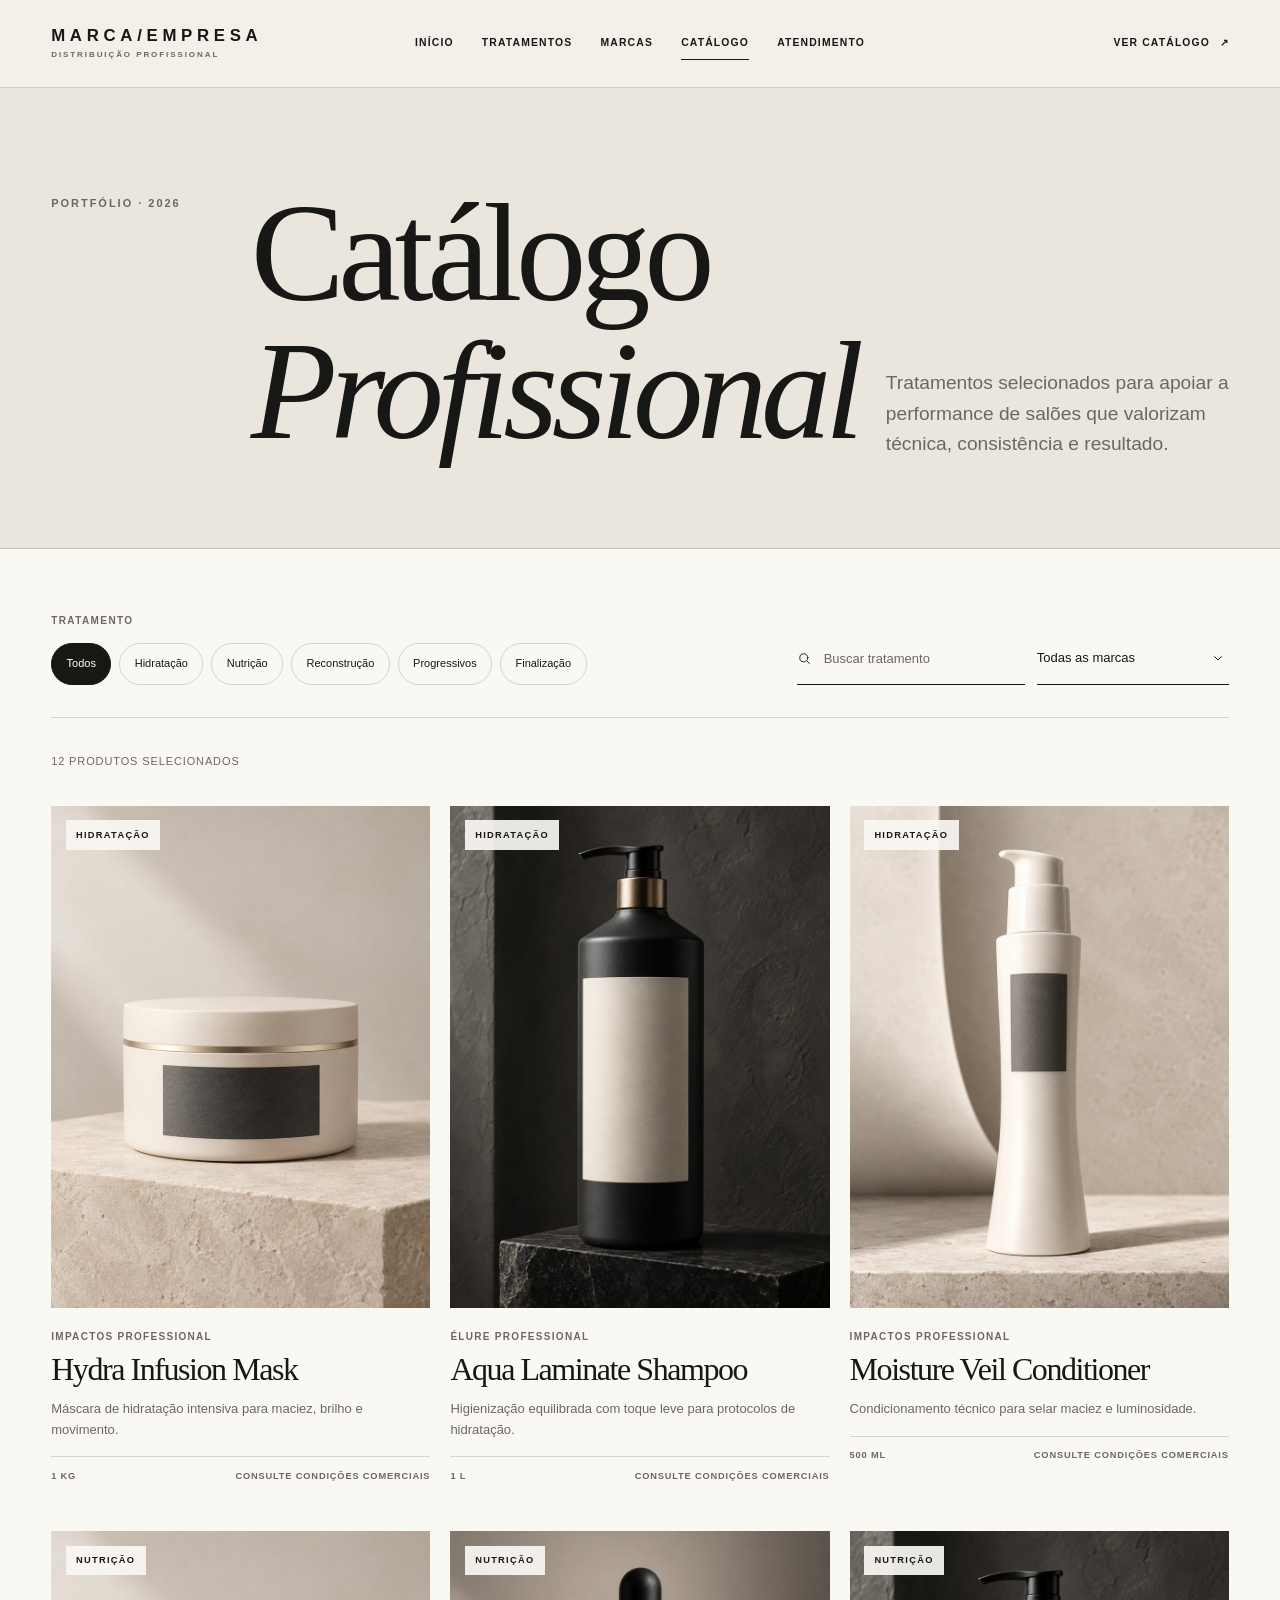
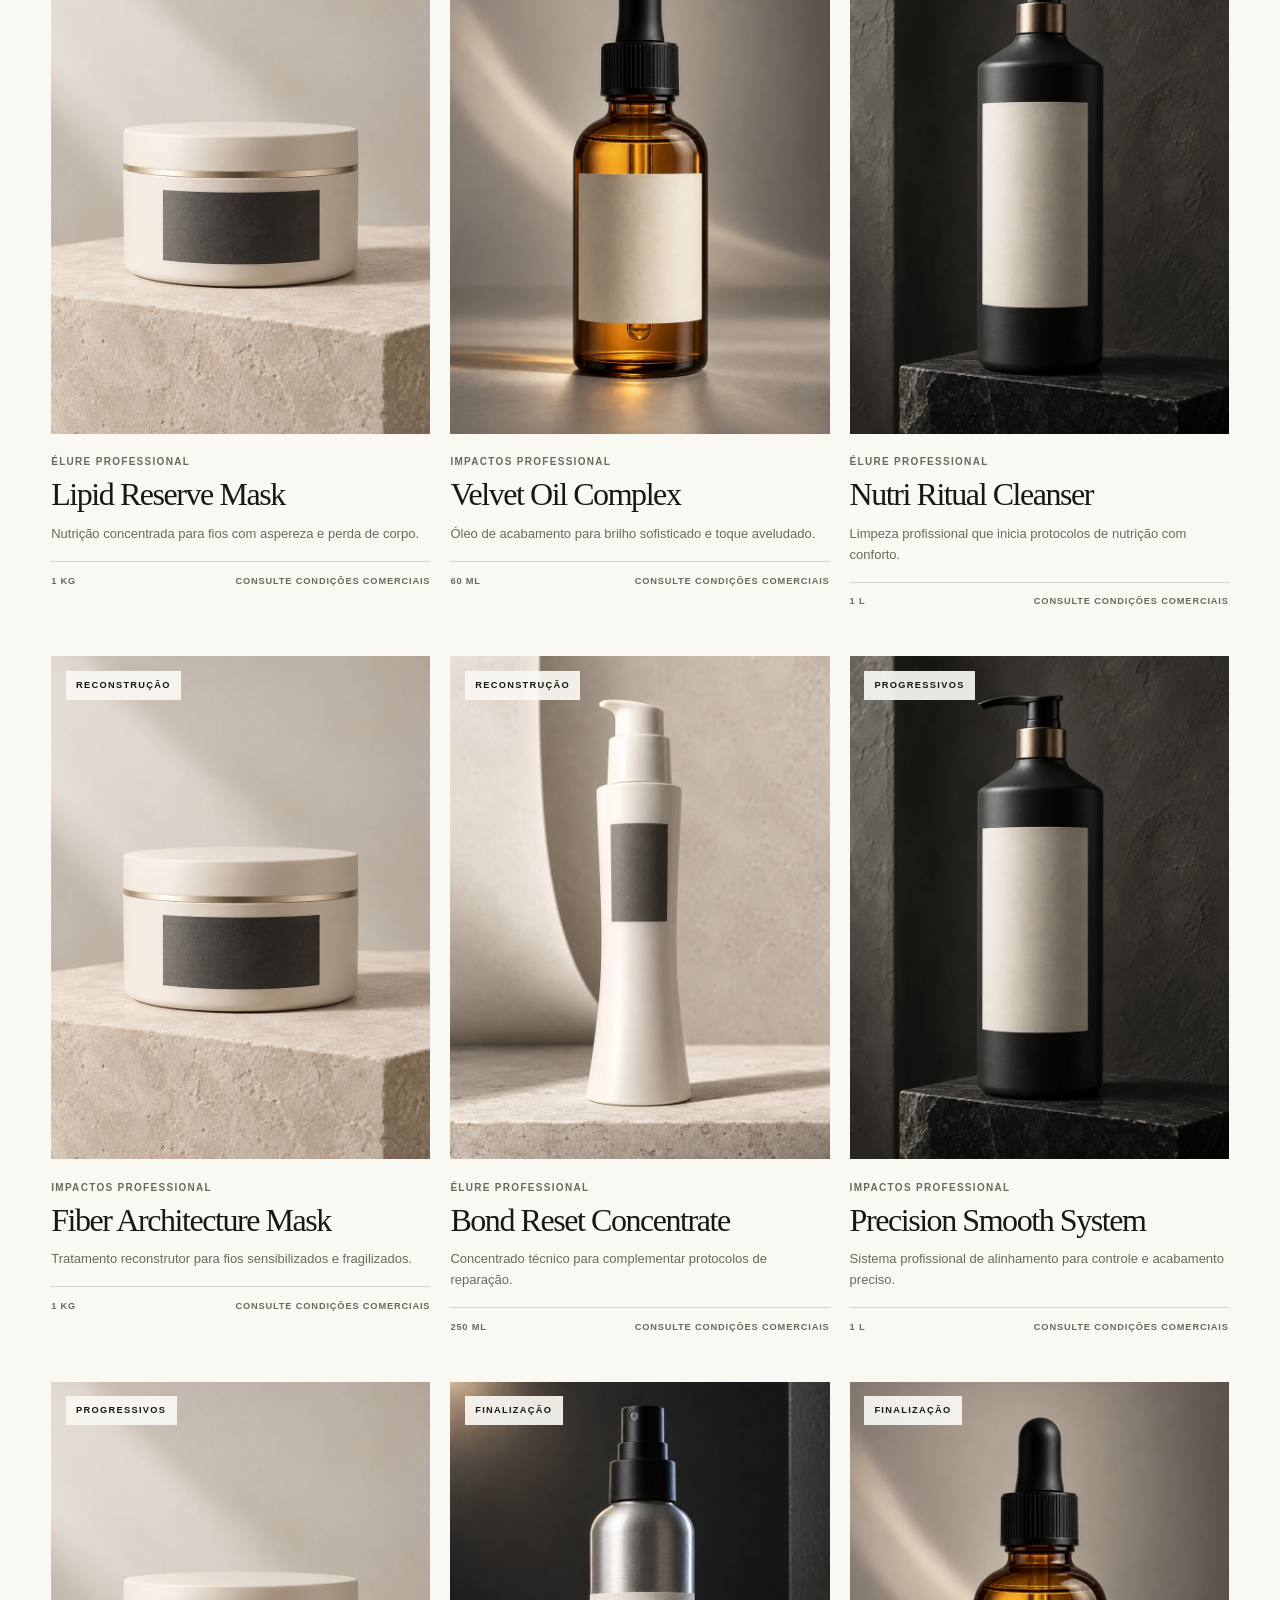
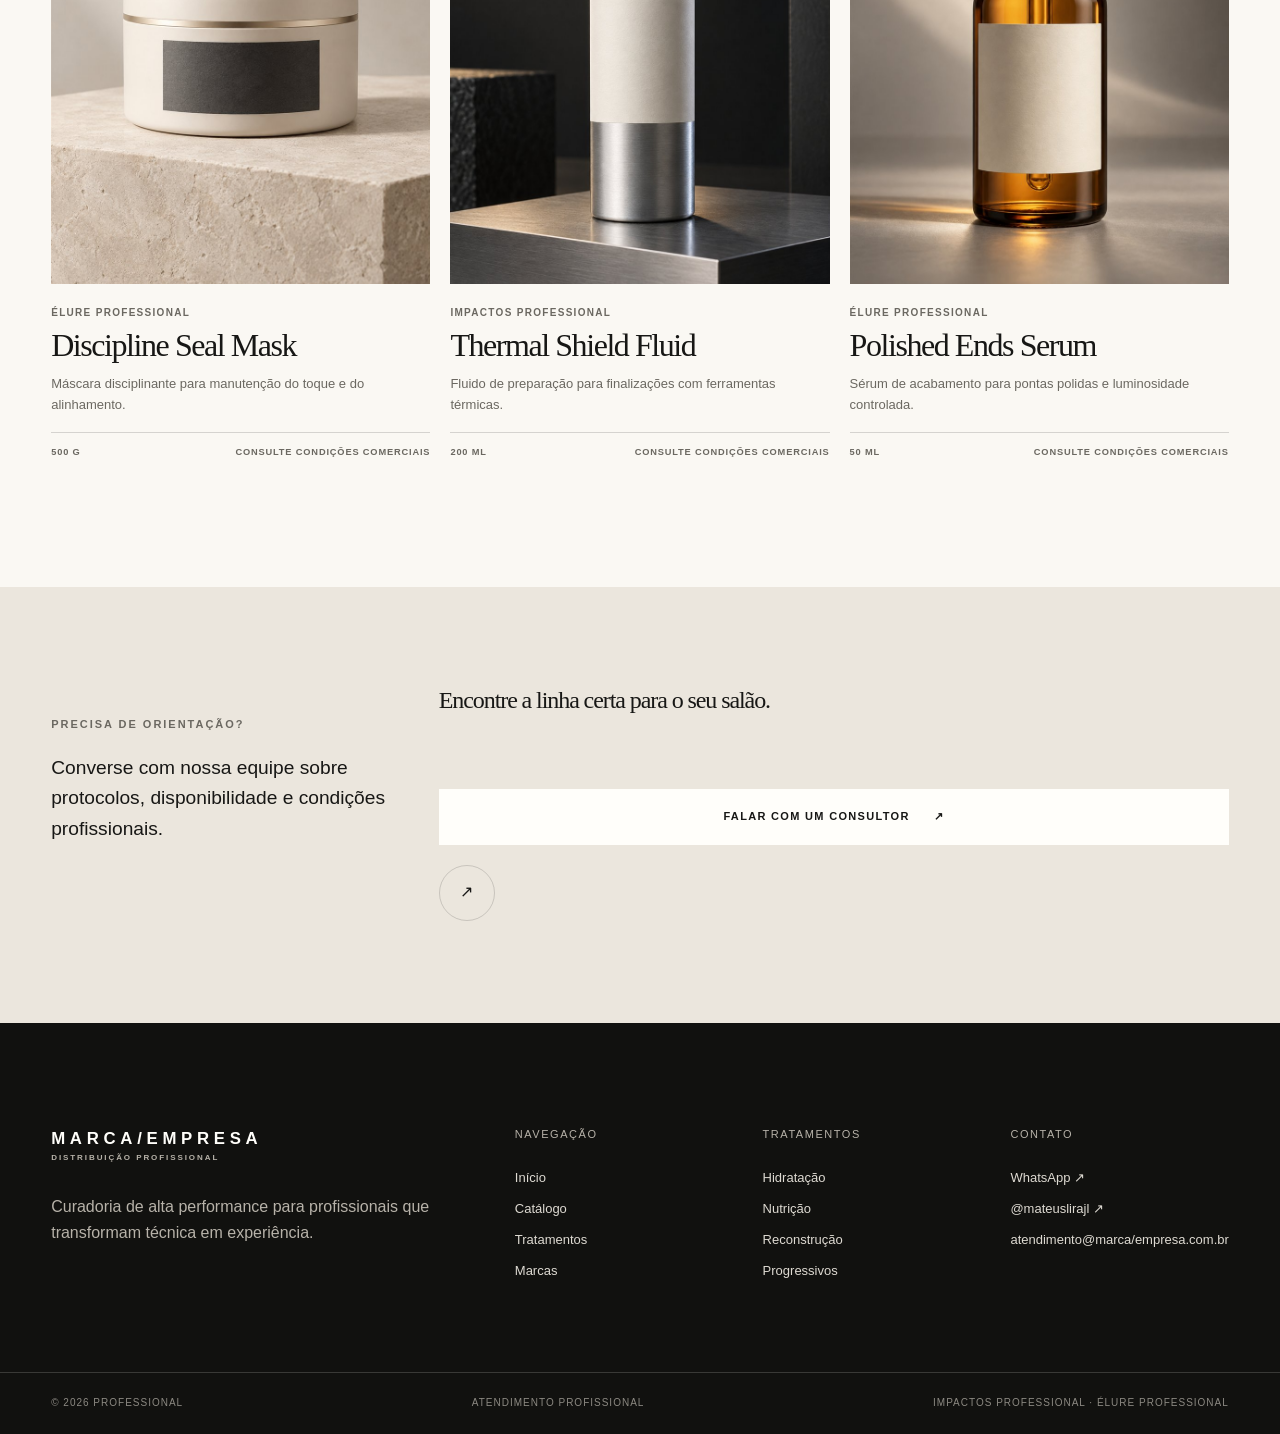
==== catalogo.html @ 64d95f5a "Initial commit" ====
<!doctype html>
<html lang="pt-BR">
  <head>
    <meta charset="utf-8">
    <meta name="viewport" content="width=device-width, initial-scale=1">
    <meta name="description" content="Catálogo profissional de tratamentos capilares para salões de alto padrão.">
    <meta name="theme-color" content="#f4f1eb">
    <title>Catálogo Profissional</title>
    <link rel="icon" href="assets/icons/favicon.svg" type="image/svg+xml">
    <link rel="stylesheet" href="css/tokens.css">
    <link rel="stylesheet" href="css/base.css">
    <link rel="stylesheet" href="css/layout.css">
    <link rel="stylesheet" href="css/components.css">
    <link rel="stylesheet" href="css/catalog.css">
  </head>
  <body data-page="catalog">
    <a class="skip-link" href="#conteudo">Ir para o conteúdo</a>
    <div data-site-header></div>
    <main id="conteudo">
      <header class="internal-hero">
        <div class="container internal-hero__grid">
          <p class="eyebrow">Portfólio · 2026</p>
          <h1>Catálogo<br><em>Profissional</em></h1>
          <p>Tratamentos selecionados para apoiar a performance de salões que valorizam técnica, consistência e resultado.</p>
        </div>
      </header>

      <section class="catalog-section" aria-labelledby="catalog-results-title">
        <div class="container">
          <div class="catalog-toolbar" data-catalog-toolbar>
            <div class="filter-block">
              <span class="filter-label">Tratamento</span>
              <div class="filter-chips" role="group" aria-label="Filtrar por tratamento" data-category-filters></div>
            </div>
            <div class="catalog-controls">
              <label class="search-field">
                <span class="sr-only">Buscar por nome ou função</span>
                <svg aria-hidden="true" viewBox="0 0 24 24"><circle cx="11" cy="11" r="6.5"></circle><path d="m16 16 4 4"></path></svg>
                <input type="search" placeholder="Buscar tratamento" autocomplete="off" data-search-input>
              </label>
              <label class="select-field">
                <span class="sr-only">Filtrar por marca</span>
                <select data-brand-filter>
                  <option value="">Todas as marcas</option>
                </select>
                <svg aria-hidden="true" viewBox="0 0 24 24"><path d="m7 10 5 5 5-5"></path></svg>
              </label>
            </div>
          </div>

          <div class="catalog-summary">
            <h2 id="catalog-results-title" class="sr-only">Produtos do catálogo</h2>
            <p data-result-count aria-live="polite"></p>
            <button class="clear-filters" type="button" data-clear-filters hidden>Limpar filtros</button>
          </div>
          <div class="product-grid catalog-grid" data-catalog-grid aria-live="polite"></div>
          <div class="empty-state" data-empty-state hidden>
            <p class="eyebrow">Nenhum resultado</p>
            <h2>Não encontramos esse tratamento.</h2>
            <p>Revise sua busca ou limpe os filtros para explorar todo o catálogo.</p>
            <button class="button button--dark" type="button" data-empty-clear>Ver todos os produtos</button>
          </div>
        </div>
      </section>

      <section class="catalog-consulting">
        <div class="container catalog-consulting__inner reveal">
          <p class="eyebrow">Precisa de orientação?</p>
          <h2>Encontre a linha certa para o seu salão.</h2>
          <p>Converse com nossa equipe sobre protocolos, disponibilidade e condições profissionais.</p>
          <a class="button button--light" href="#" data-whatsapp-link>Falar com um consultor <span aria-hidden="true">↗</span></a>
        </div>
      </section>
    </main>
    <div data-site-footer></div>
    <script type="module" src="js/catalog.js"></script>
  </body>
</html>
---- css/tokens.css ----
:root {
  --color-ink: #171715;
  --color-ink-soft: #242421;
  --color-paper: #f4f1eb;
  --color-paper-warm: #ebe6dd;
  --color-surface: #faf8f3;
  --color-white: #fffefa;
  --color-line: rgba(23, 23, 21, 0.16);
  --color-line-dark: rgba(255, 254, 250, 0.17);
  --color-muted: #6b6861;
  --color-muted-light: #b7b2a9;
  --color-accent: #aa8d63;

  --font-display: "Iowan Old Style", "Palatino Linotype", Palatino, Baskerville, "Times New Roman", serif;
  --font-body: Inter, "Helvetica Neue", Helvetica, Arial, sans-serif;

  --container-width: 90rem;
  --container-gutter: clamp(1.25rem, 4vw, 4.5rem);
  --header-height: 4.75rem;
  --section-space: clamp(5.5rem, 10vw, 10rem);

  --text-xs: 0.6875rem;
  --text-sm: 0.8125rem;
  --text-base: 1rem;
  --text-lg: clamp(1.0625rem, 1.5vw, 1.25rem);
  --title-sm: clamp(2.35rem, 5.5vw, 4.75rem);
  --title-lg: clamp(3.35rem, 9.2vw, 8.75rem);

  --radius-sm: 0.125rem;
  --radius-md: 0.25rem;
  --shadow-soft: 0 1.5rem 4rem rgba(21, 20, 17, 0.08);
  --ease: cubic-bezier(0.2, 0.7, 0.2, 1);
  --transition: 320ms var(--ease);
}

@media (min-width: 48rem) {
  :root { --header-height: 5.5rem; }
}
---- css/base.css ----
*,
*::before,
*::after {
  box-sizing: border-box;
}

html {
  scroll-behavior: smooth;
  scroll-padding-top: calc(var(--header-height) + 1rem);
}

body {
  margin: 0;
  min-width: 20rem;
  background: var(--color-paper);
  color: var(--color-ink);
  font-family: var(--font-body);
  font-size: var(--text-base);
  line-height: 1.6;
  text-rendering: optimizeLegibility;
  -webkit-font-smoothing: antialiased;
}

body.menu-is-open {
  overflow: hidden;
}

img,
svg {
  display: block;
  max-width: 100%;
}

img {
  height: auto;
}

a {
  color: inherit;
  text-decoration: none;
}

button,
input,
select {
  color: inherit;
  font: inherit;
}

button,
select {
  cursor: pointer;
}

h1,
h2,
h3,
p {
  margin-block-start: 0;
}

h1,
h2,
h3 {
  font-family: var(--font-display);
  font-weight: 400;
  letter-spacing: -0.045em;
  line-height: 0.98;
}

p:last-child {
  margin-bottom: 0;
}

::selection {
  background: var(--color-accent);
  color: var(--color-white);
}

:focus-visible {
  outline: 2px solid var(--color-accent);
  outline-offset: 4px;
}

.skip-link {
  position: fixed;
  z-index: 1000;
  top: 0.75rem;
  left: 0.75rem;
  padding: 0.75rem 1rem;
  background: var(--color-white);
  color: var(--color-ink);
  font-size: var(--text-sm);
  transform: translateY(-160%);
  transition: transform 180ms ease;
}

.skip-link:focus {
  transform: translateY(0);
}

.sr-only {
  position: absolute;
  width: 1px;
  height: 1px;
  padding: 0;
  margin: -1px;
  overflow: hidden;
  clip: rect(0, 0, 0, 0);
  white-space: nowrap;
  border: 0;
}

[hidden] {
  display: none !important;
}

.eyebrow {
  margin-bottom: 1.15rem;
  color: var(--color-muted);
  font-size: var(--text-xs);
  font-weight: 600;
  letter-spacing: 0.18em;
  line-height: 1.4;
  text-transform: uppercase;
}

.button-group {
  display: flex;
  flex-wrap: wrap;
  align-items: center;
  gap: 1.25rem;
}

.button {
  display: inline-flex;
  min-height: 3.5rem;
  align-items: center;
  justify-content: center;
  gap: 1.5rem;
  padding: 0.95rem 1.4rem;
  border: 1px solid transparent;
  background: transparent;
  font-size: var(--text-xs);
  font-weight: 650;
  letter-spacing: 0.12em;
  line-height: 1.2;
  text-transform: uppercase;
  transition: color var(--transition), background var(--transition), border-color var(--transition), transform var(--transition);
}

.button:hover {
  transform: translateY(-2px);
}

.button--light {
  background: var(--color-white);
  color: var(--color-ink);
}

.button--light:hover {
  background: var(--color-accent);
  color: var(--color-white);
}

.button--dark {
  background: var(--color-ink);
  color: var(--color-white);
}

.button--dark:hover {
  background: var(--color-accent);
}

.button--full {
  width: 100%;
}

.text-link {
  display: inline-flex;
  align-items: center;
  gap: 0.6rem;
  padding-block: 0.4rem;
  border-bottom: 1px solid currentColor;
  font-size: var(--text-xs);
  font-weight: 650;
  letter-spacing: 0.12em;
  line-height: 1.4;
  text-transform: uppercase;
  transition: color var(--transition), gap var(--transition);
}

.text-link:hover {
  color: var(--color-accent);
  gap: 0.9rem;
}

.text-link--light {
  color: var(--color-white);
}

.reveal {
  opacity: 0;
  transform: translateY(1.75rem);
  transition: opacity 800ms var(--ease) var(--reveal-delay, 0ms), transform 800ms var(--ease) var(--reveal-delay, 0ms);
}

.reveal.is-visible {
  opacity: 1;
  transform: none;
}

@media (prefers-reduced-motion: reduce) {
  html { scroll-behavior: auto; }
  *,
  *::before,
  *::after {
    scroll-behavior: auto !important;
    animation-duration: 0.01ms !important;
    animation-iteration-count: 1 !important;
    transition-duration: 0.01ms !important;
  }
  .reveal { opacity: 1; transform: none; }
}
---- css/layout.css ----
.container {
  width: min(100%, var(--container-width));
  margin-inline: auto;
  padding-inline: var(--container-gutter);
}

.section {
  padding-block: var(--section-space);
}

.section--warm {
  background: var(--color-paper-warm);
}

.section-heading {
  display: grid;
  gap: 2rem;
  margin-bottom: clamp(3rem, 6vw, 5.5rem);
}

.section-heading h2 {
  max-width: 13ch;
  margin-bottom: 0;
  font-size: var(--title-sm);
}

.section-heading > p,
.section-heading > div + p {
  max-width: 31rem;
  margin-bottom: 0;
  color: var(--color-muted);
  font-size: var(--text-lg);
  line-height: 1.65;
}

.section-heading--inline .text-link {
  align-self: end;
  justify-self: start;
}

.product-grid {
  display: grid;
  grid-template-columns: minmax(0, 1fr);
  gap: 3rem 1.25rem;
}

.internal-hero {
  padding: calc(var(--header-height) + 4.5rem) 0 4rem;
  background: var(--color-paper-warm);
  border-bottom: 1px solid var(--color-line);
}

.internal-hero__grid {
  display: grid;
  gap: 1.75rem;
}

.internal-hero h1 {
  margin: 0;
  font-size: clamp(3.8rem, 12vw, 8.8rem);
}

.internal-hero h1 em {
  font-weight: 400;
}

.internal-hero__grid > p:last-child {
  max-width: 34rem;
  color: var(--color-muted);
  font-size: var(--text-lg);
}

@media (min-width: 40rem) {
  .product-grid { grid-template-columns: repeat(2, minmax(0, 1fr)); }
}

@media (min-width: 64rem) {
  .section-heading {
    grid-template-columns: minmax(0, 1.55fr) minmax(18rem, 0.65fr);
    align-items: end;
  }

  .section-heading--inline {
    grid-template-columns: minmax(0, 1fr) auto;
  }

  .section-heading--inline .text-link {
    justify-self: end;
  }

  .internal-hero {
    padding-top: calc(var(--header-height) + 6rem);
    padding-bottom: 5.5rem;
  }

  .internal-hero__grid {
    grid-template-columns: 0.35fr 1.2fr 0.7fr;
    align-items: end;
  }

  .internal-hero .eyebrow {
    align-self: start;
    padding-top: 0.75rem;
  }
}
---- css/components.css ----
.site-header {
  position: fixed;
  z-index: 100;
  inset: 0 0 auto;
  height: var(--header-height);
  border-bottom: 1px solid var(--color-line);
  background: rgba(244, 241, 235, 0.94);
  backdrop-filter: blur(16px);
  transition: height var(--transition), background var(--transition), color var(--transition), border-color var(--transition);
}

.site-header__inner {
  display: grid;
  width: min(100%, var(--container-width));
  height: 100%;
  margin-inline: auto;
  padding-inline: var(--container-gutter);
  grid-template-columns: 1fr auto;
  align-items: center;
}

.brand {
  position: relative;
  z-index: 2;
  display: inline-flex;
  width: max-content;
  flex-direction: column;
  color: inherit;
  line-height: 1;
}

.brand strong {
  font-size: 1.05rem;
  font-weight: 650;
  letter-spacing: 0.28em;
}

.brand span {
  margin-top: 0.42rem;
  color: var(--color-muted);
  font-size: 0.5rem;
  font-weight: 600;
  letter-spacing: 0.24em;
  text-transform: uppercase;
  transition: color var(--transition);
}

.site-nav,
.header-cta {
  display: none;
}

.menu-toggle {
  position: relative;
  z-index: 2;
  display: grid;
  width: 2.75rem;
  height: 2.75rem;
  padding: 0;
  border: 0;
  background: none;
  place-items: center;
}

.menu-toggle span {
  position: absolute;
  width: 1.5rem;
  height: 1px;
  background: currentColor;
  transition: transform var(--transition), top var(--transition);
}

.menu-toggle span:first-child { top: 1.05rem; }
.menu-toggle span:last-child { top: 1.65rem; }
.menu-open .menu-toggle span:first-child { top: 1.375rem; transform: rotate(45deg); }
.menu-open .menu-toggle span:last-child { top: 1.375rem; transform: rotate(-45deg); }

.mobile-menu {
  position: fixed;
  z-index: 1;
  inset: 0;
  display: flex;
  visibility: hidden;
  min-height: 100dvh;
  padding: calc(var(--header-height) + 3rem) var(--container-gutter) 2rem;
  flex-direction: column;
  justify-content: space-between;
  background: var(--color-ink);
  color: var(--color-white);
  opacity: 0;
  transform: translateY(-1rem);
  transition: opacity var(--transition), transform var(--transition), visibility var(--transition);
}

.menu-open .mobile-menu {
  visibility: visible;
  opacity: 1;
  transform: none;
}

.menu-open {
  color: var(--color-white);
  border-color: var(--color-line-dark);
  background: var(--color-ink);
}

.menu-open .brand span { color: var(--color-muted-light); }

.mobile-menu nav {
  display: flex;
  flex-direction: column;
}

.mobile-menu nav a {
  padding-block: 0.75rem;
  font-family: var(--font-display);
  font-size: clamp(2.5rem, 11vw, 4.5rem);
  letter-spacing: -0.04em;
  line-height: 1;
}

.mobile-menu nav a[aria-current="page"] {
  color: var(--color-accent);
}

.mobile-menu__footer {
  display: flex;
  padding-top: 2rem;
  border-top: 1px solid var(--color-line-dark);
  align-items: center;
  justify-content: space-between;
  gap: 1rem;
  color: var(--color-muted-light);
  font-size: var(--text-xs);
  letter-spacing: 0.08em;
  text-transform: uppercase;
}

.mobile-menu__footer p { margin: 0; }
.mobile-menu__footer a { color: var(--color-white); }

body[data-page="home"] .site-header:not(.is-scrolled):not(.menu-open) {
  color: var(--color-white);
  border-color: var(--color-line-dark);
  background: linear-gradient(to bottom, rgba(15, 15, 14, 0.62), transparent);
  backdrop-filter: none;
}

body[data-page="home"] .site-header:not(.is-scrolled):not(.menu-open) .brand span {
  color: var(--color-muted-light);
}

.site-footer {
  padding-top: clamp(4.5rem, 8vw, 7.5rem);
  background: #11110f;
  color: var(--color-white);
}

.site-footer__top {
  display: grid;
  gap: 3.5rem 2rem;
  padding-bottom: clamp(4rem, 7vw, 6rem);
}

.brand--footer span { color: var(--color-muted-light); }

.site-footer__brand > p {
  max-width: 25rem;
  margin-top: 2rem;
  color: var(--color-muted-light);
}

.site-footer__column {
  display: flex;
  flex-direction: column;
  align-items: flex-start;
  gap: 0.65rem;
}

.site-footer__column p {
  margin-bottom: 0.9rem;
  color: var(--color-muted-light);
  font-size: var(--text-xs);
  letter-spacing: 0.14em;
  text-transform: uppercase;
}

.site-footer__column a {
  color: #dedad2;
  font-size: var(--text-sm);
  transition: color var(--transition);
}

.site-footer__column a:hover { color: var(--color-accent); }

.site-footer__bottom {
  display: flex;
  padding-block: 1.4rem;
  border-top: 1px solid var(--color-line-dark);
  flex-wrap: wrap;
  justify-content: space-between;
  gap: 0.75rem 2rem;
  color: #8c8982;
  font-size: 0.625rem;
  letter-spacing: 0.1em;
  text-transform: uppercase;
}

.product-card {
  min-width: 0;
}

.product-card__image {
  position: relative;
  display: block;
  overflow: hidden;
  aspect-ratio: 4 / 5.3;
  background: #ded9cf;
}

.product-card__image img {
  width: 100%;
  height: 100%;
  object-fit: cover;
  transition: transform 900ms var(--ease), filter 600ms var(--ease);
}

.product-card:hover .product-card__image img {
  transform: scale(1.025);
  filter: saturate(0.92);
}

.product-card__category {
  position: absolute;
  top: 0.9rem;
  left: 0.9rem;
  padding: 0.45rem 0.65rem;
  background: rgba(250, 248, 243, 0.92);
  font-size: 0.58rem;
  font-weight: 650;
  letter-spacing: 0.14em;
  text-transform: uppercase;
}

.product-card__view {
  position: absolute;
  inset: auto 1rem 1rem auto;
  padding: 0.65rem 0.8rem;
  background: var(--color-ink);
  color: var(--color-white);
  font-size: 0.58rem;
  font-weight: 650;
  letter-spacing: 0.12em;
  opacity: 0;
  transform: translateY(0.5rem);
  text-transform: uppercase;
  transition: opacity var(--transition), transform var(--transition);
}

.product-card:hover .product-card__view,
.product-card__image:focus-visible .product-card__view {
  opacity: 1;
  transform: none;
}

.product-card__body {
  padding-top: 1.3rem;
}

.product-card__brand {
  margin-bottom: 0.5rem;
  color: var(--color-muted);
  font-size: 0.625rem;
  font-weight: 650;
  letter-spacing: 0.13em;
  text-transform: uppercase;
}

.product-card h3 {
  margin-bottom: 0.75rem;
  font-size: clamp(1.55rem, 3vw, 2rem);
  line-height: 1.05;
}

.product-card h3 a {
  background-image: linear-gradient(currentColor, currentColor);
  background-position: 0 100%;
  background-repeat: no-repeat;
  background-size: 0 1px;
  transition: background-size var(--transition);
}

.product-card h3 a:hover { background-size: 100% 1px; }

.product-card__description {
  max-width: 29rem;
  margin-bottom: 1rem;
  color: var(--color-muted);
  font-size: var(--text-sm);
  line-height: 1.6;
}

.product-card__meta {
  display: flex;
  padding-top: 0.8rem;
  border-top: 1px solid var(--color-line);
  align-items: flex-start;
  justify-content: space-between;
  gap: 0.75rem;
  color: var(--color-muted);
  font-size: 0.58rem;
  font-weight: 600;
  letter-spacing: 0.09em;
  line-height: 1.4;
  text-transform: uppercase;
}

.product-card__meta span:last-child { text-align: right; }

@media (min-width: 48rem) {
  .site-footer__top {
    grid-template-columns: minmax(16rem, 2fr) repeat(3, 1fr);
  }
}

@media (min-width: 64rem) {
  .site-header__inner {
    grid-template-columns: minmax(13rem, 1fr) auto minmax(13rem, 1fr);
  }

  .site-nav {
    display: flex;
    align-items: center;
    gap: clamp(1.4rem, 2.2vw, 2.5rem);
  }

  .site-nav a,
  .header-cta {
    position: relative;
    font-size: 0.65rem;
    font-weight: 650;
    letter-spacing: 0.11em;
    text-transform: uppercase;
  }

  .site-nav a::after {
    position: absolute;
    right: 0;
    bottom: -0.5rem;
    left: 0;
    height: 1px;
    background: currentColor;
    content: '';
    transform: scaleX(0);
    transform-origin: right;
    transition: transform var(--transition);
  }

  .site-nav a:hover::after,
  .site-nav a[aria-current="page"]::after {
    transform: scaleX(1);
    transform-origin: left;
  }

  .header-cta {
    display: inline-flex;
    justify-self: end;
    align-items: center;
    gap: 0.6rem;
  }

  .menu-toggle,
  .mobile-menu { display: none; }

  .product-grid { grid-template-columns: repeat(3, minmax(0, 1fr)); }
  .product-grid--featured { grid-template-columns: repeat(4, minmax(0, 1fr)); }
  .product-card--compact .product-card__description { min-height: 4.15em; }
}

@media (hover: none) {
  .product-card__view {
    opacity: 1;
    transform: none;
  }
}
---- css/catalog.css ----
.catalog-section {
  min-height: 45rem;
  padding-block: clamp(2.5rem, 5vw, 5rem) var(--section-space);
  background: var(--color-surface);
}

.catalog-toolbar {
  display: grid;
  grid-template-columns: minmax(0, 1fr);
  gap: 2rem;
  padding-bottom: 2rem;
  border-bottom: 1px solid var(--color-line);
}

.filter-block,
.catalog-controls,
.search-field,
.select-field,
.search-field input,
.select-field select {
  min-width: 0;
}

.filter-label {
  display: block;
  margin-bottom: 0.85rem;
  color: var(--color-muted);
  font-size: 0.625rem;
  font-weight: 650;
  letter-spacing: 0.14em;
  text-transform: uppercase;
}

.filter-chips {
  display: flex;
  margin-inline: calc(var(--container-gutter) * -1);
  padding-inline: var(--container-gutter);
  gap: 0.5rem;
  overflow-x: auto;
  scrollbar-width: none;
}

.filter-chips::-webkit-scrollbar { display: none; }

.filter-chip {
  flex: 0 0 auto;
  min-height: 2.65rem;
  padding: 0.65rem 0.9rem;
  border: 1px solid var(--color-line);
  border-radius: 999px;
  background: transparent;
  font-size: var(--text-xs);
  transition: background var(--transition), color var(--transition), border-color var(--transition);
}

.filter-chip:hover,
.filter-chip[aria-pressed="true"] {
  border-color: var(--color-ink);
  background: var(--color-ink);
  color: var(--color-white);
}

.catalog-controls {
  display: grid;
  gap: 0.75rem;
}

.search-field,
.select-field {
  position: relative;
  display: flex;
  height: 3.25rem;
  border-bottom: 1px solid var(--color-ink);
  align-items: center;
}

.search-field svg,
.select-field svg {
  width: 1rem;
  fill: none;
  stroke: currentColor;
  stroke-linecap: round;
  stroke-linejoin: round;
  stroke-width: 1.5;
}

.search-field input,
.select-field select {
  width: 100%;
  height: 100%;
  border: 0;
  outline: 0;
  background: transparent;
  font-size: var(--text-sm);
}

.search-field input { padding: 0 0.75rem; }
.search-field input::placeholder { color: var(--color-muted); opacity: 1; }
.select-field select { padding-right: 2rem; appearance: none; }
.select-field svg { position: absolute; right: 0.2rem; pointer-events: none; }

.catalog-summary {
  display: flex;
  min-height: 5.5rem;
  align-items: center;
  justify-content: space-between;
  gap: 1rem;
}

.catalog-summary p {
  margin: 0;
  color: var(--color-muted);
  font-size: var(--text-xs);
  letter-spacing: 0.08em;
  text-transform: uppercase;
}

.clear-filters {
  padding: 0;
  border: 0;
  border-bottom: 1px solid currentColor;
  background: transparent;
  font-size: var(--text-xs);
}

.catalog-grid { gap-block: clamp(3.5rem, 7vw, 6rem); }

.empty-state {
  max-width: 35rem;
  margin: 4rem auto;
  text-align: center;
}

.empty-state h2 {
  margin-bottom: 1.25rem;
  font-size: clamp(2.3rem, 7vw, 4rem);
}

.empty-state > p:not(.eyebrow) {
  margin-bottom: 2rem;
  color: var(--color-muted);
}

.catalog-consulting {
  padding-block: clamp(4rem, 8vw, 7rem);
  background: var(--color-paper-warm);
}

.catalog-consulting__inner {
  display: grid;
  align-items: end;
  gap: 1.25rem 2rem;
}

.catalog-consulting .eyebrow { margin-bottom: 0; }
.catalog-consulting p:not(.eyebrow) { max-width: 36rem; margin: 0; font-size: var(--text-lg); }
.catalog-consulting::after { content: ''; }

@media (min-width: 48rem) {
  .catalog-controls { grid-template-columns: minmax(14rem, 1fr) minmax(12rem, 0.7fr); }
  .catalog-consulting__inner { grid-template-columns: 0.45fr 1fr; }
  .catalog-consulting__inner::after {
    display: block;
    width: 3.5rem;
    aspect-ratio: 1;
    border: 1px solid var(--color-line);
    border-radius: 50%;
    content: '↗';
    grid-column: 2;
    padding-top: 0.85rem;
    text-align: center;
  }
}

@media (min-width: 64rem) {
  .catalog-toolbar { grid-template-columns: minmax(0, 1.5fr) minmax(27rem, 0.8fr); align-items: end; }
  .filter-chips { margin-inline: 0; padding-inline: 0; }
}
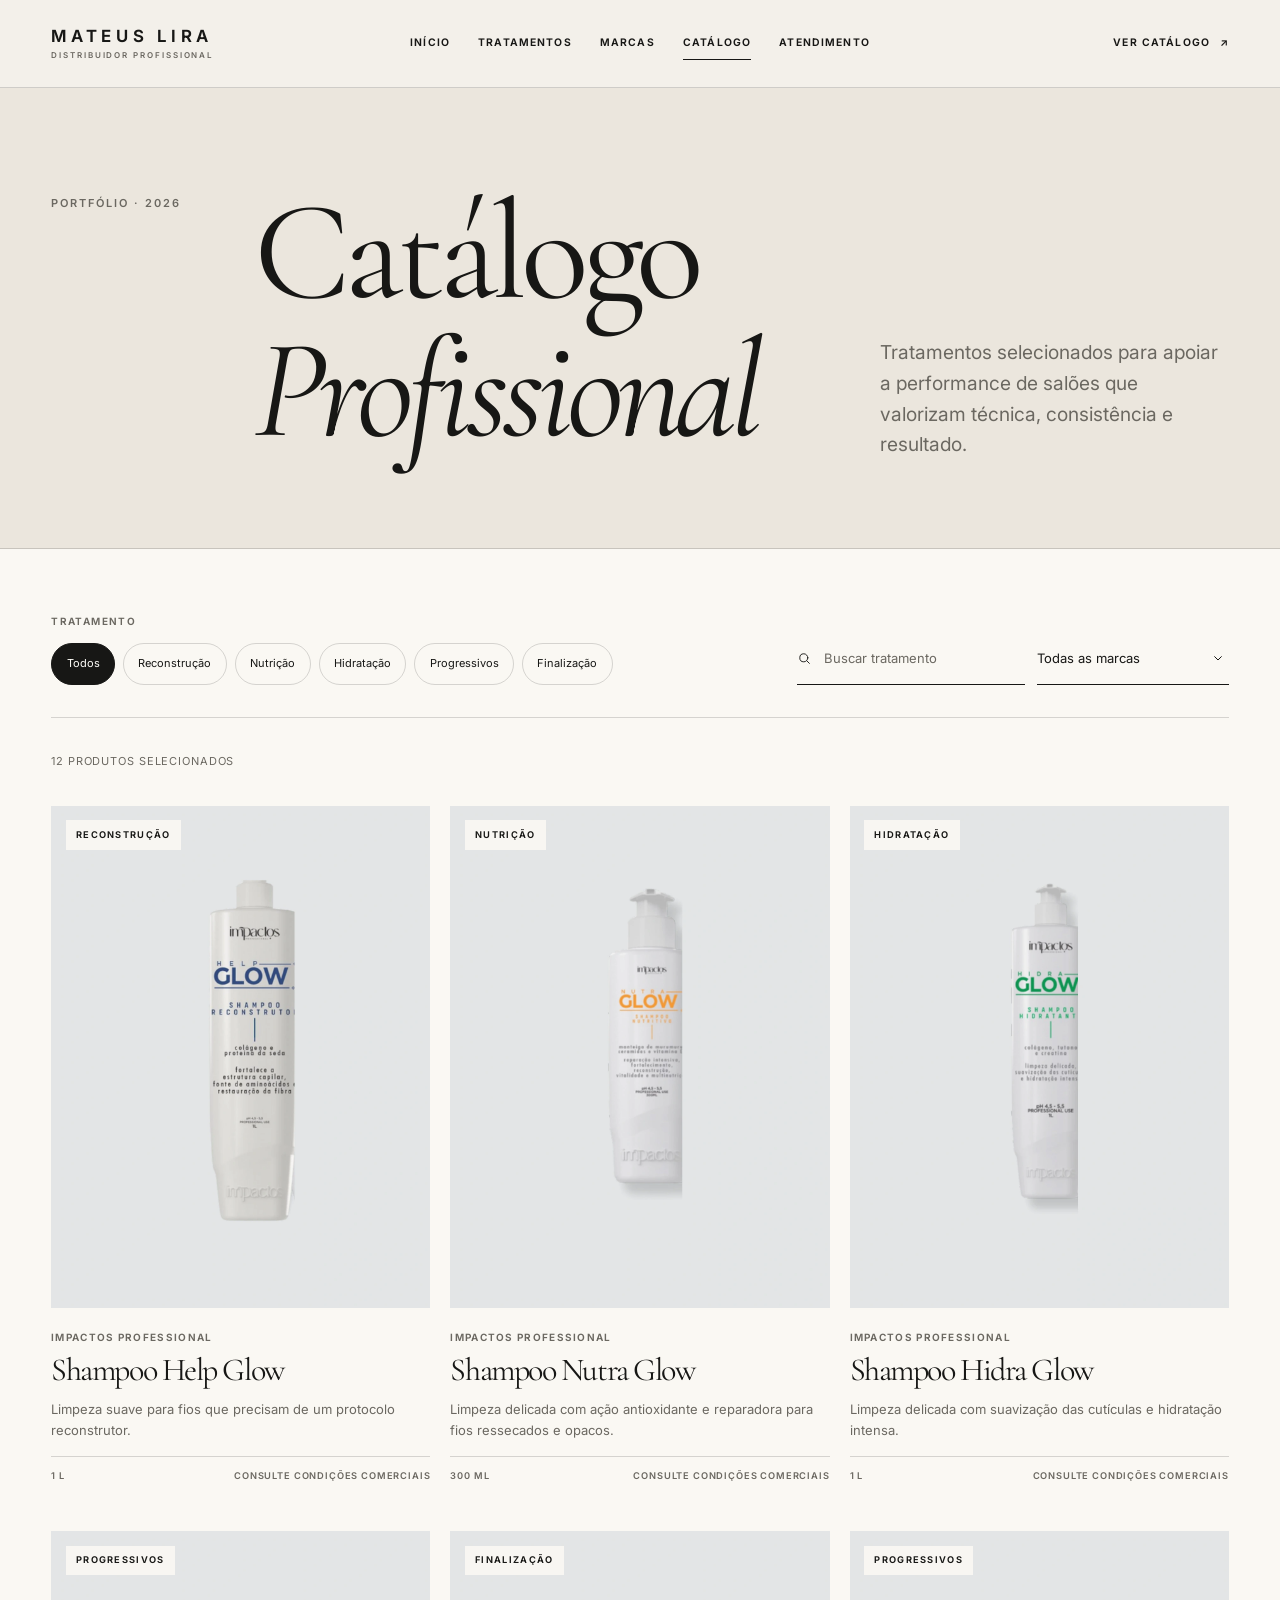
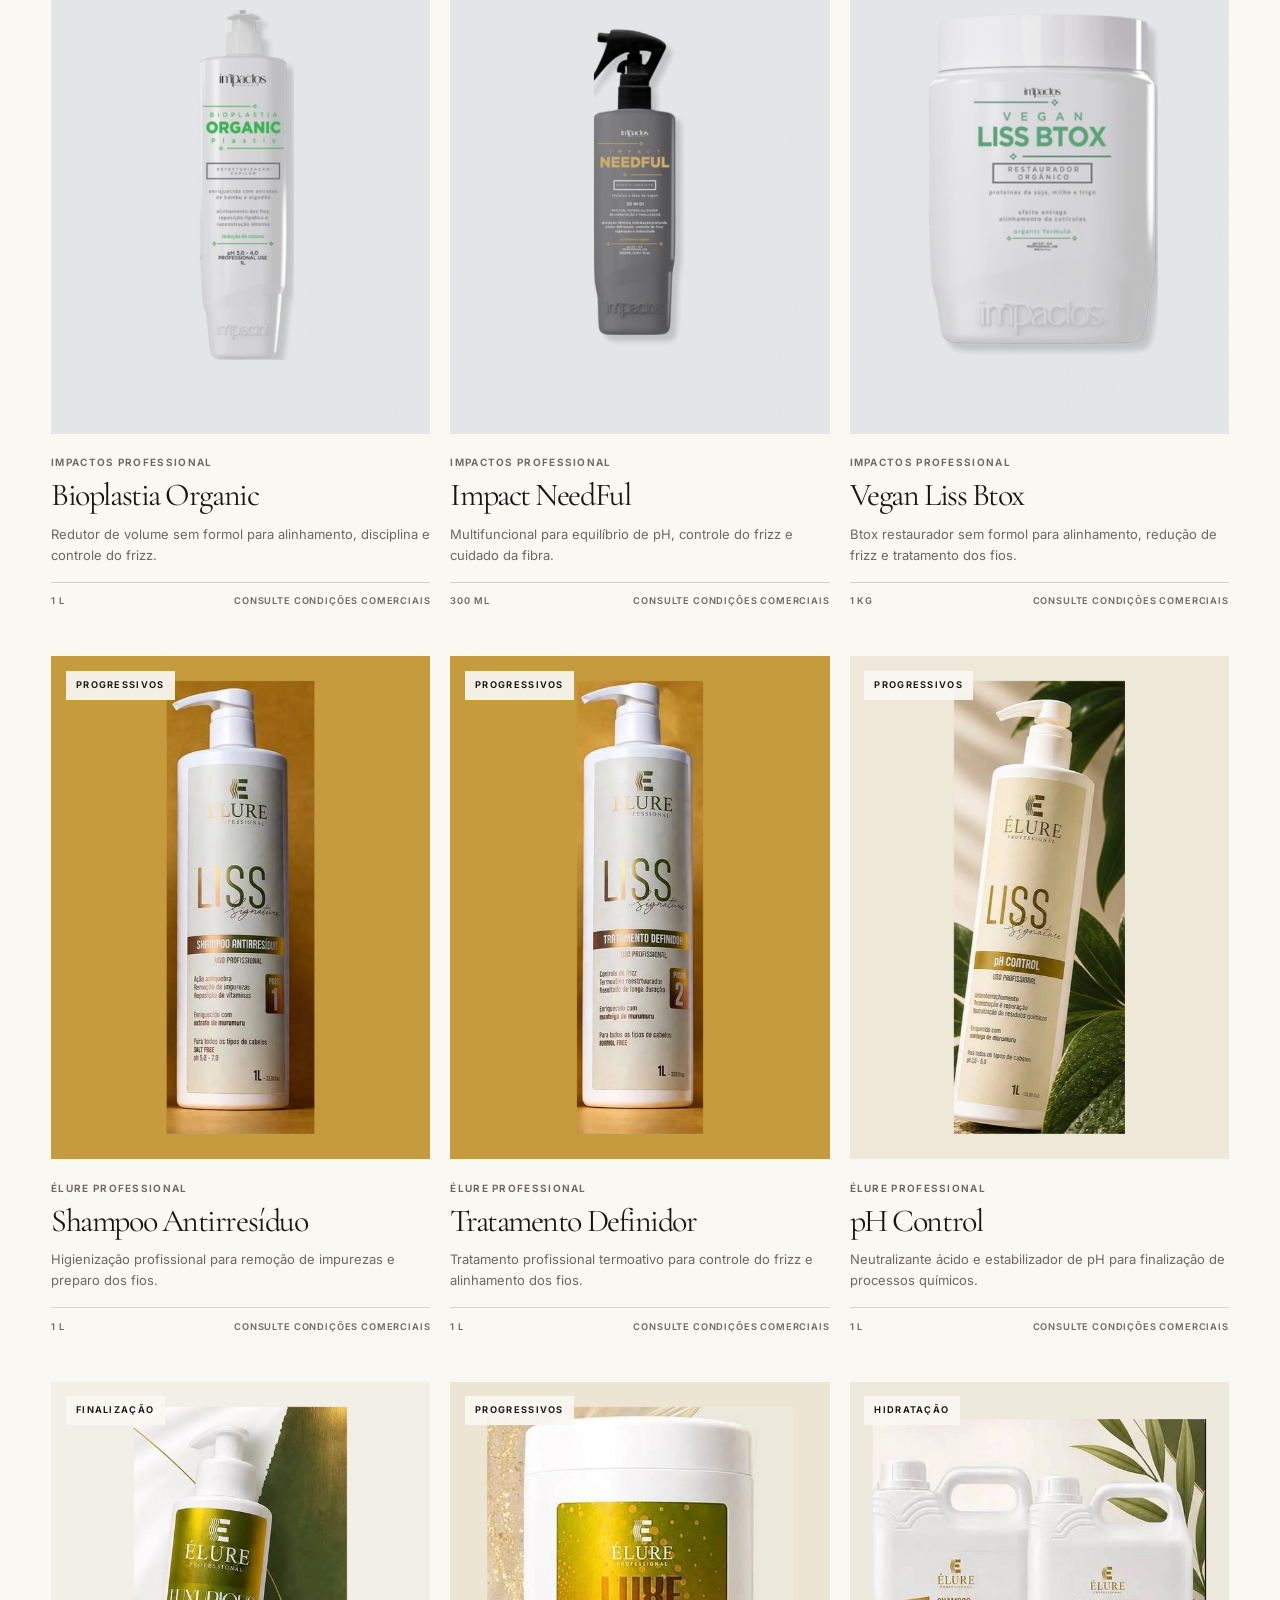
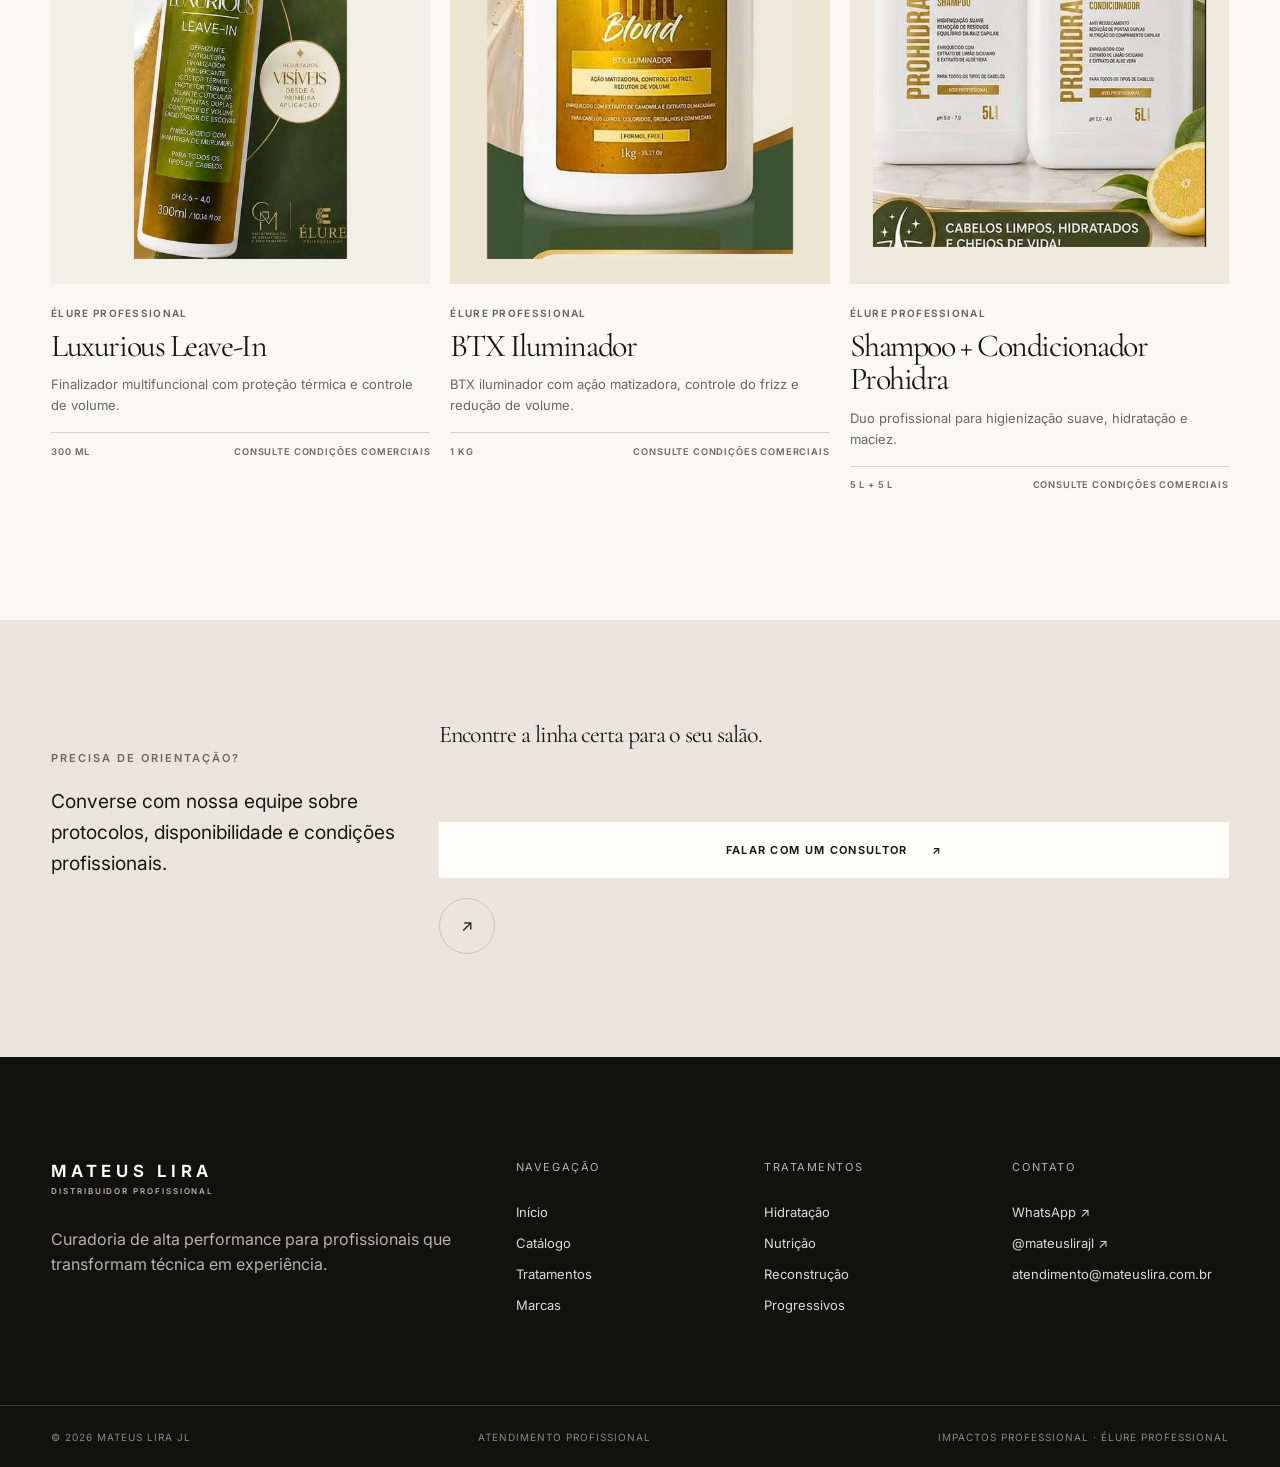
==== commit 59c51df0: "att" ====
--- a/catalogo.html
+++ b/catalogo.html
@@ -7,6 +7,9 @@
     <meta name="theme-color" content="#f4f1eb">
     <title>Catálogo Profissional</title>
     <link rel="icon" href="assets/icons/favicon.svg" type="image/svg+xml">
+    <link rel="preconnect" href="https://fonts.googleapis.com">
+    <link rel="preconnect" href="https://fonts.gstatic.com" crossorigin>
+    <link rel="stylesheet" href="https://fonts.googleapis.com/css2?family=Cormorant+Garamond:ital,wght@0,400;0,500;0,600;1,400&amp;family=Inter:wght@400;500;600;700&amp;display=swap">
     <link rel="stylesheet" href="css/tokens.css">
     <link rel="stylesheet" href="css/base.css">
     <link rel="stylesheet" href="css/layout.css">
--- a/css/tokens.css
+++ b/css/tokens.css
@@ -11,8 +11,8 @@
   --color-muted-light: #b7b2a9;
   --color-accent: #aa8d63;
 
-  --font-display: "Iowan Old Style", "Palatino Linotype", Palatino, Baskerville, "Times New Roman", serif;
-  --font-body: Inter, "Helvetica Neue", Helvetica, Arial, sans-serif;
+  --font-display: "Cormorant Garamond", Georgia, "Times New Roman", serif;
+  --font-body: "Inter", Arial, Helvetica, sans-serif;
 
   --container-width: 90rem;
   --container-gutter: clamp(1.25rem, 4vw, 4.5rem);
--- a/css/layout.css
+++ b/css/layout.css
@@ -19,7 +19,7 @@
 }
 
 .section-heading h2 {
-  max-width: 13ch;
+  max-width: 25ch;
   margin-bottom: 0;
   font-size: var(--title-sm);
 }
--- a/css/components.css
+++ b/css/components.css
@@ -114,7 +114,7 @@
 .mobile-menu nav a {
   padding-block: 0.75rem;
   font-family: var(--font-display);
-  font-size: clamp(2.5rem, 11vw, 4.5rem);
+  font-size: clamp(2.0rem, 7vw, 3.5rem);
   letter-spacing: -0.04em;
   line-height: 1;
 }
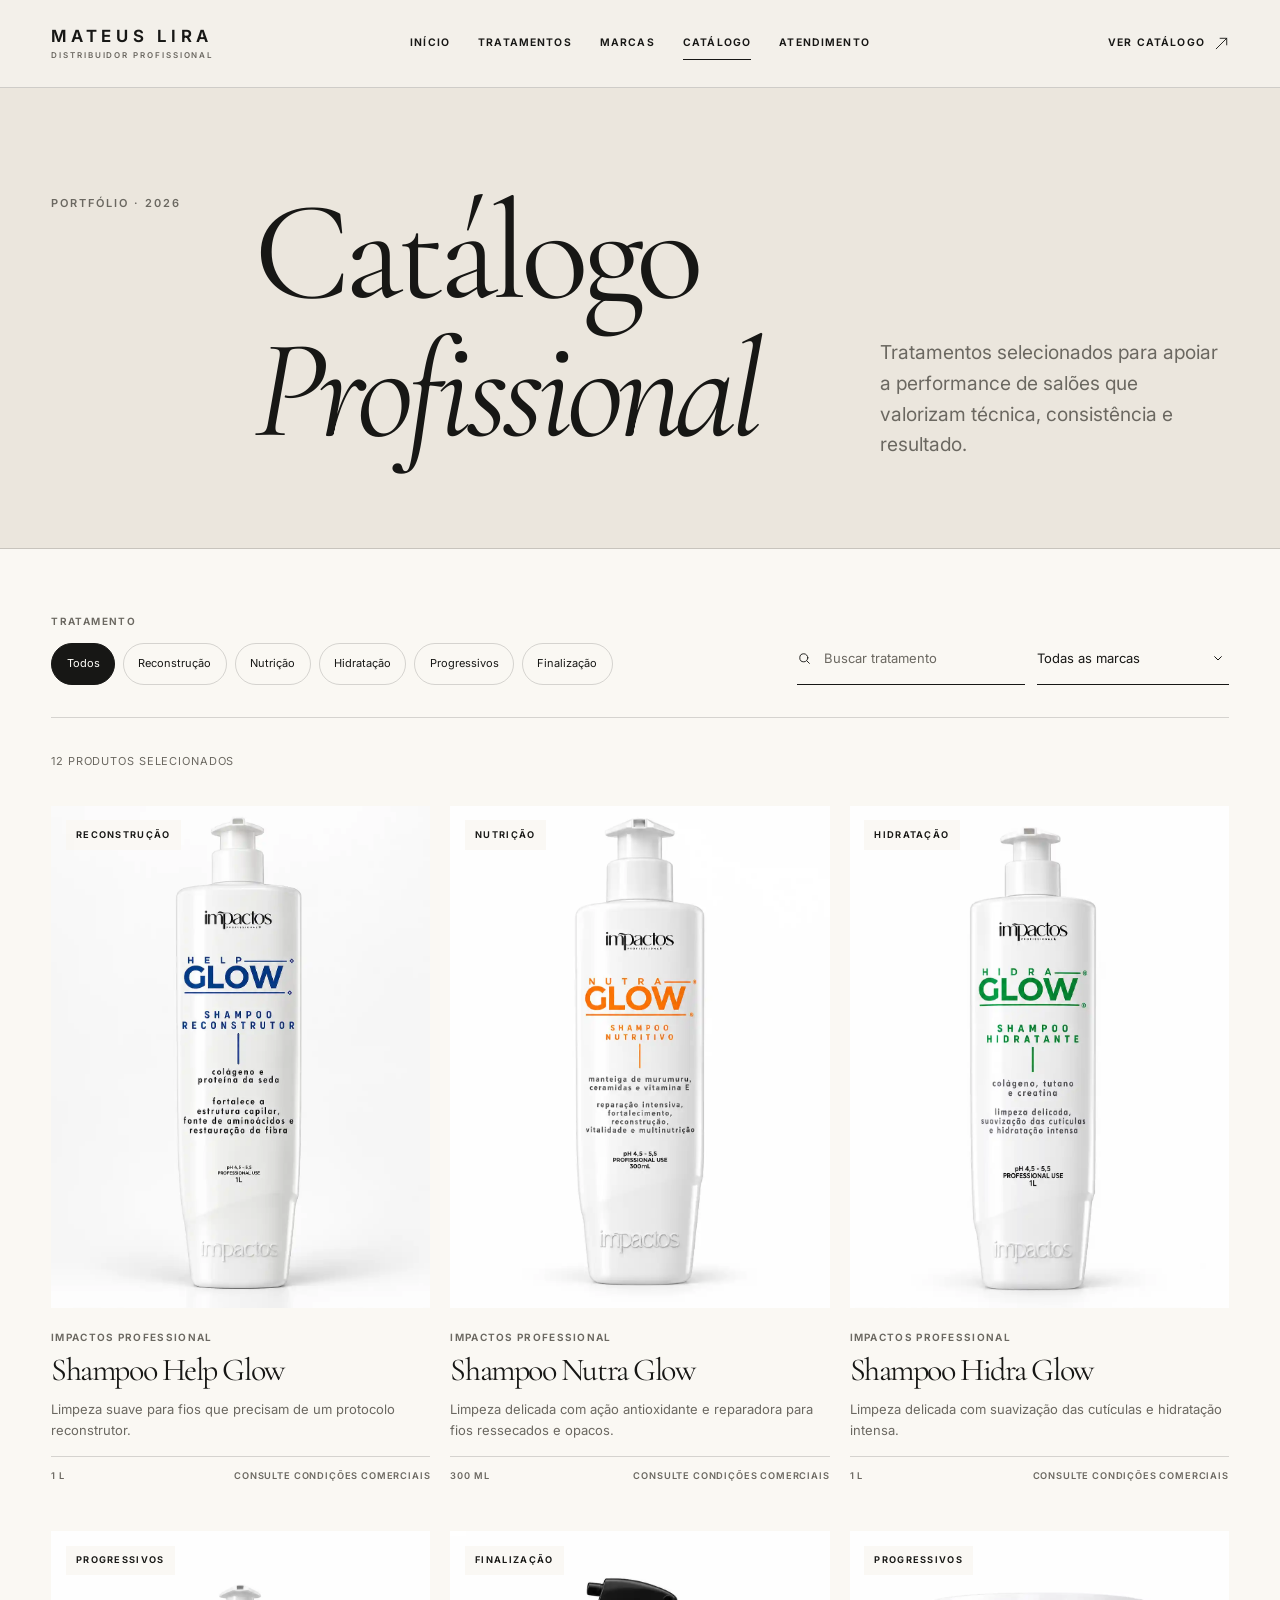
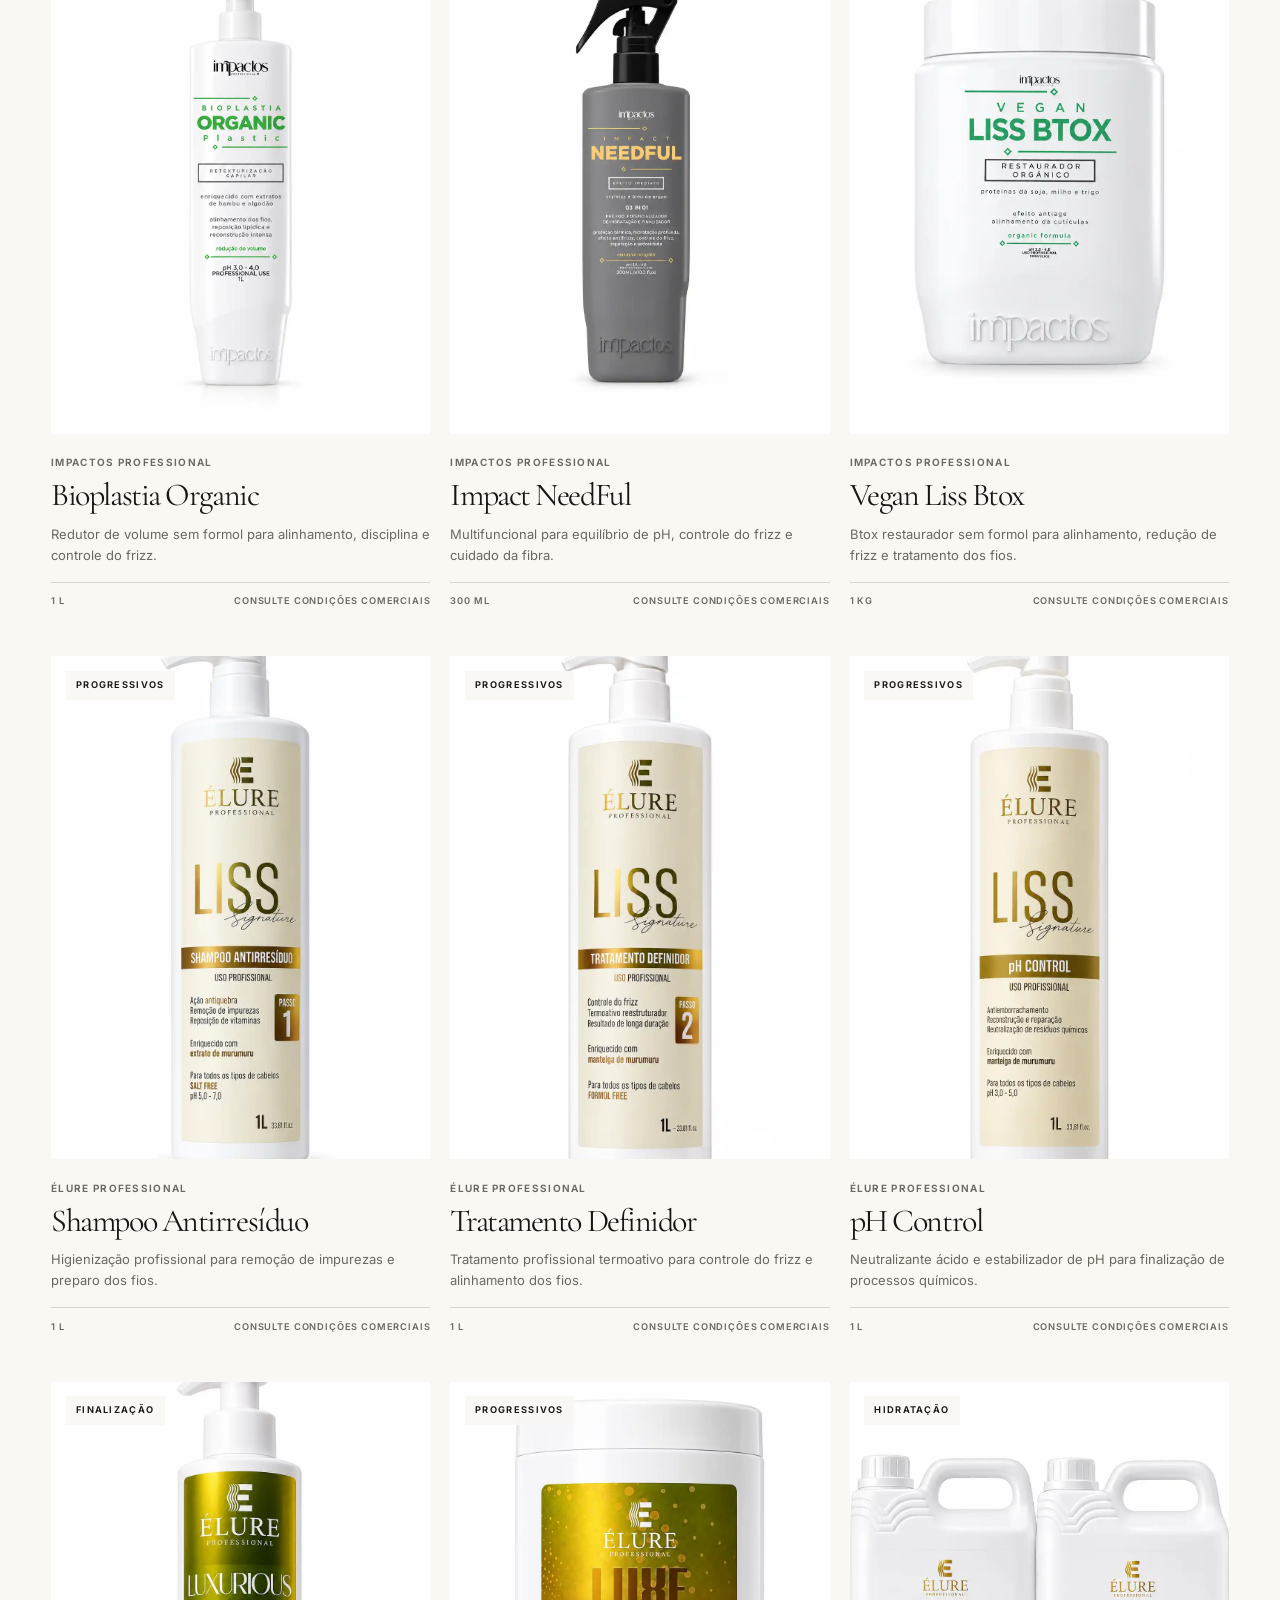
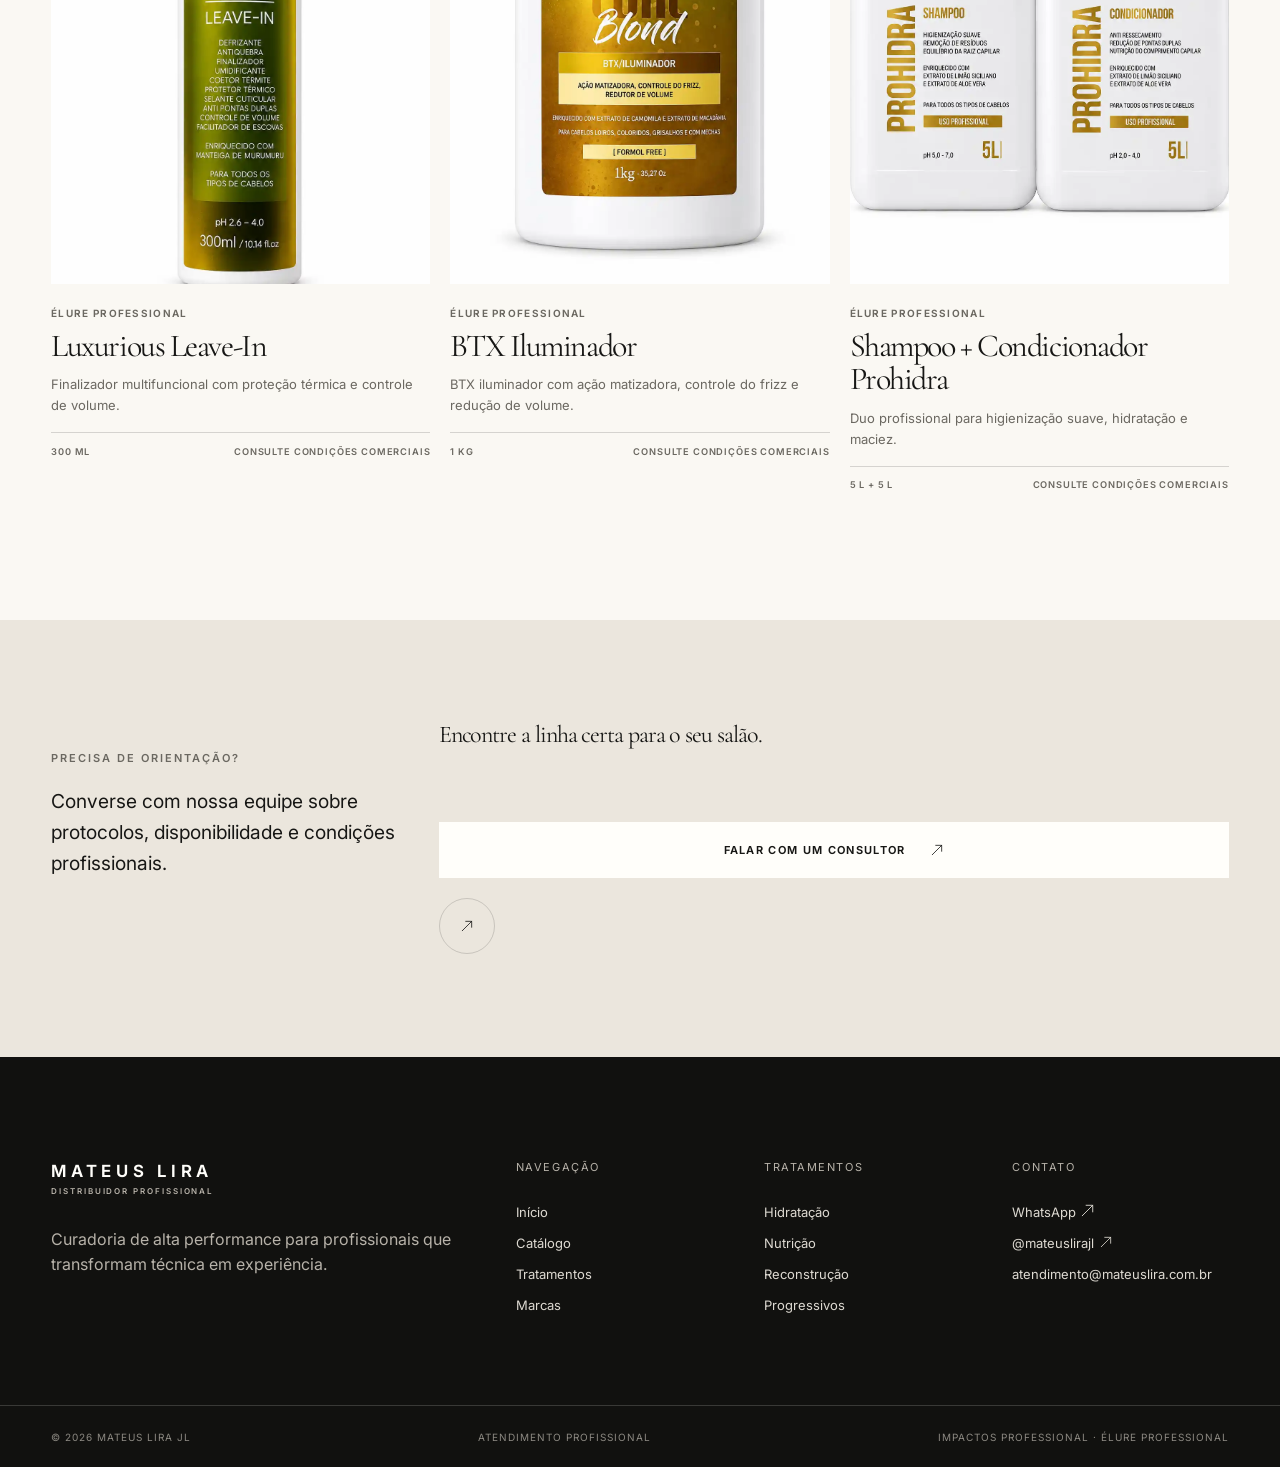
==== commit 7644527f: "att visual" ====
--- a/catalogo.html
+++ b/catalogo.html
@@ -71,7 +71,8 @@
           <p class="eyebrow">Precisa de orientação?</p>
           <h2>Encontre a linha certa para o seu salão.</h2>
           <p>Converse com nossa equipe sobre protocolos, disponibilidade e condições profissionais.</p>
-          <a class="button button--light" href="#" data-whatsapp-link>Falar com um consultor <span aria-hidden="true">↗</span></a>
+          <a class="button button--light" href="#" data-whatsapp-link>Falar com um consultor <span class="icon-arrow-up-right" aria-hidden="true"></span></a>
+          <span class="catalog-consulting__arrow" aria-hidden="true"><span class="icon-arrow-up-right"></span></span>
         </div>
       </section>
     </main>
--- a/css/base.css
+++ b/css/base.css
@@ -109,6 +109,17 @@
   clip: rect(0, 0, 0, 0);
   white-space: nowrap;
   border: 0;
+}
+
+.icon-arrow-up-right {
+  display: inline-block;
+  width: 0.9rem;
+  height: 0.9rem;
+  background: currentColor;
+  flex: 0 0 auto;
+  -webkit-mask: url("data:image/svg+xml,%3Csvg xmlns='http://www.w3.org/2000/svg' viewBox='0 0 24 24'%3E%3Cpath d='M4 20 20 4M10 4h10v10' fill='none' stroke='%23000' stroke-width='1.4' stroke-linecap='square' stroke-linejoin='miter'/%3E%3C/svg%3E") center / contain no-repeat;
+  mask: url("data:image/svg+xml,%3Csvg xmlns='http://www.w3.org/2000/svg' viewBox='0 0 24 24'%3E%3Cpath d='M4 20 20 4M10 4h10v10' fill='none' stroke='%23000' stroke-width='1.4' stroke-linecap='square' stroke-linejoin='miter'/%3E%3C/svg%3E") center / contain no-repeat;
+  vertical-align: -0.08rem;
 }
 
 [hidden] {
--- a/css/layout.css
+++ b/css/layout.css
@@ -19,7 +19,7 @@
 }
 
 .section-heading h2 {
-  max-width: 25ch;
+  max-width: 15ch;
   margin-bottom: 0;
   font-size: var(--title-sm);
 }
--- a/css/components.css
+++ b/css/components.css
@@ -245,6 +245,9 @@
 .product-card__view {
   position: absolute;
   inset: auto 1rem 1rem auto;
+  display: inline-flex;
+  align-items: center;
+  gap: 0.5rem;
   padding: 0.65rem 0.8rem;
   background: var(--color-ink);
   color: var(--color-white);
--- a/css/catalog.css
+++ b/css/catalog.css
@@ -154,21 +154,19 @@
 
 .catalog-consulting .eyebrow { margin-bottom: 0; }
 .catalog-consulting p:not(.eyebrow) { max-width: 36rem; margin: 0; font-size: var(--text-lg); }
-.catalog-consulting::after { content: ''; }
+.catalog-consulting__arrow { display: none; }
 
 @media (min-width: 48rem) {
   .catalog-controls { grid-template-columns: minmax(14rem, 1fr) minmax(12rem, 0.7fr); }
   .catalog-consulting__inner { grid-template-columns: 0.45fr 1fr; }
-  .catalog-consulting__inner::after {
-    display: block;
+  .catalog-consulting__arrow {
+    display: grid;
     width: 3.5rem;
     aspect-ratio: 1;
     border: 1px solid var(--color-line);
     border-radius: 50%;
-    content: '↗';
     grid-column: 2;
-    padding-top: 0.85rem;
-    text-align: center;
+    place-items: center;
   }
 }
 
